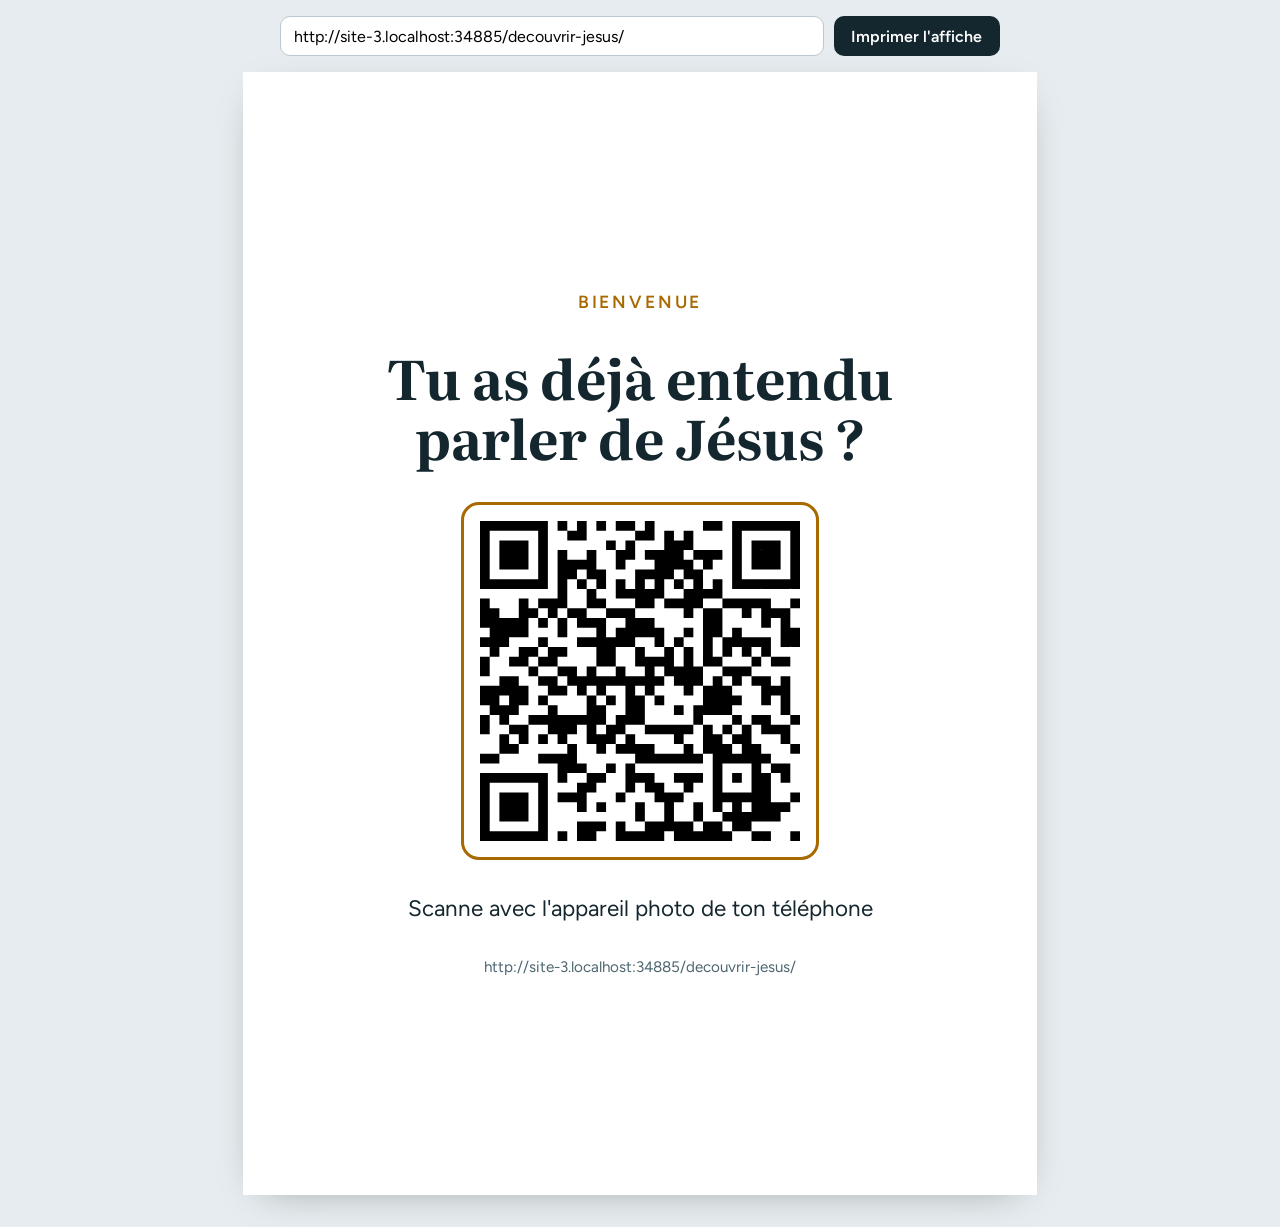
==== decouvrir-jesus/affiche.html @ 88a58589 "Ajoute « Qui est Jésus ? », la partie église locale et l'affiche QR à imprimer Co-Authored-By: Claud" ====
<!doctype html>
<html lang="fr">
<head>
<meta charset="utf-8">
<meta name="viewport" content="width=device-width, initial-scale=1">
<title>Affiche QR · Découvrir Jésus</title>
<link rel="stylesheet" href="https://fonts.googleapis.com/css2?family=Literata:opsz,wght@7..72,700&family=Figtree:wght@400;600&display=swap">
<script src="qrcode.js"></script>
<style>
  :root { --ink: #14262e; --muted: #4d6670; --gold: #a86a00; --bg: #ffffff; }
  * { box-sizing: border-box; }
  body { margin: 0; background: #e6ecef; color: var(--ink); font-family: "Figtree", system-ui, sans-serif; }
  .tools { display: flex; flex-wrap: wrap; gap: .6rem; justify-content: center; padding: 1rem 16px; }
  .tools input { flex: 1 1 22rem; max-width: 34rem; padding: .6rem .8rem; font: inherit; border: 1px solid #b9c9cf; border-radius: 10px; }
  .tools button { padding: .6rem 1.1rem; font: inherit; font-weight: 600; border: 0; border-radius: 10px; background: var(--ink); color: #fff; cursor: pointer; }
  .page {
    width: min(210mm, 100% - 32px); aspect-ratio: 210 / 297; margin: 0 auto 2rem; background: var(--bg);
    display: flex; flex-direction: column; align-items: center; justify-content: center; gap: 2.2rem;
    padding: 10% 8%; text-align: center; box-shadow: 0 10px 40px -20px rgba(0,0,0,.4);
  }
  .eyebrow { margin: 0; font-weight: 600; letter-spacing: .16em; text-transform: uppercase; color: var(--gold); font-size: clamp(.8rem, 2.2vw, 1.1rem); }
  h1 { margin: 0; font-family: "Literata", Georgia, serif; font-size: clamp(1.8rem, 6vw, 3.4rem); line-height: 1.1; text-wrap: balance; }
  #qr { padding: 1rem; border: 3px solid var(--gold); border-radius: 18px; background: #fff; }
  #qr svg { display: block; width: clamp(160px, 45vw, 320px); height: auto; }
  .scan { margin: 0; font-size: clamp(1rem, 2.8vw, 1.4rem); }
  .url { margin: 0; color: var(--muted); font-size: clamp(.75rem, 2vw, .95rem); word-break: break-all; }
  @media print {
    @page { size: A4; margin: 0; }
    body { background: #fff; }
    .tools { display: none; }
    .page { width: 210mm; height: 297mm; margin: 0; box-shadow: none; }
  }
</style>
</head>
<body>
  <div class="tools">
    <input id="adresse" type="url" aria-label="Adresse de l'application">
    <button id="imprimer" type="button">Imprimer l'affiche</button>
  </div>
  <div class="page">
    <p class="eyebrow">Bienvenue</p>
    <h1>Tu as déjà entendu parler de Jésus&nbsp;?</h1>
    <div id="qr"></div>
    <p class="scan">Scanne avec l'appareil photo de ton téléphone</p>
    <p class="url" id="url-texte"></p>
  </div>
<script>
  const champ = document.getElementById("adresse");
  champ.value = new URL("./", location.href).href;
  const zone = document.getElementById("qr");
  function dessiner() {
    const qr = qrcode(0, "M");
    qr.addData(champ.value);
    qr.make();
    zone.innerHTML = qr.createSvgTag({ cellSize: 8, margin: 0, scalable: true });
    document.getElementById("url-texte").textContent = champ.value;
  }
  champ.addEventListener("input", dessiner);
  document.getElementById("imprimer").addEventListener("click", () => window.print());
  dessiner();
</script>
</body>
</html>
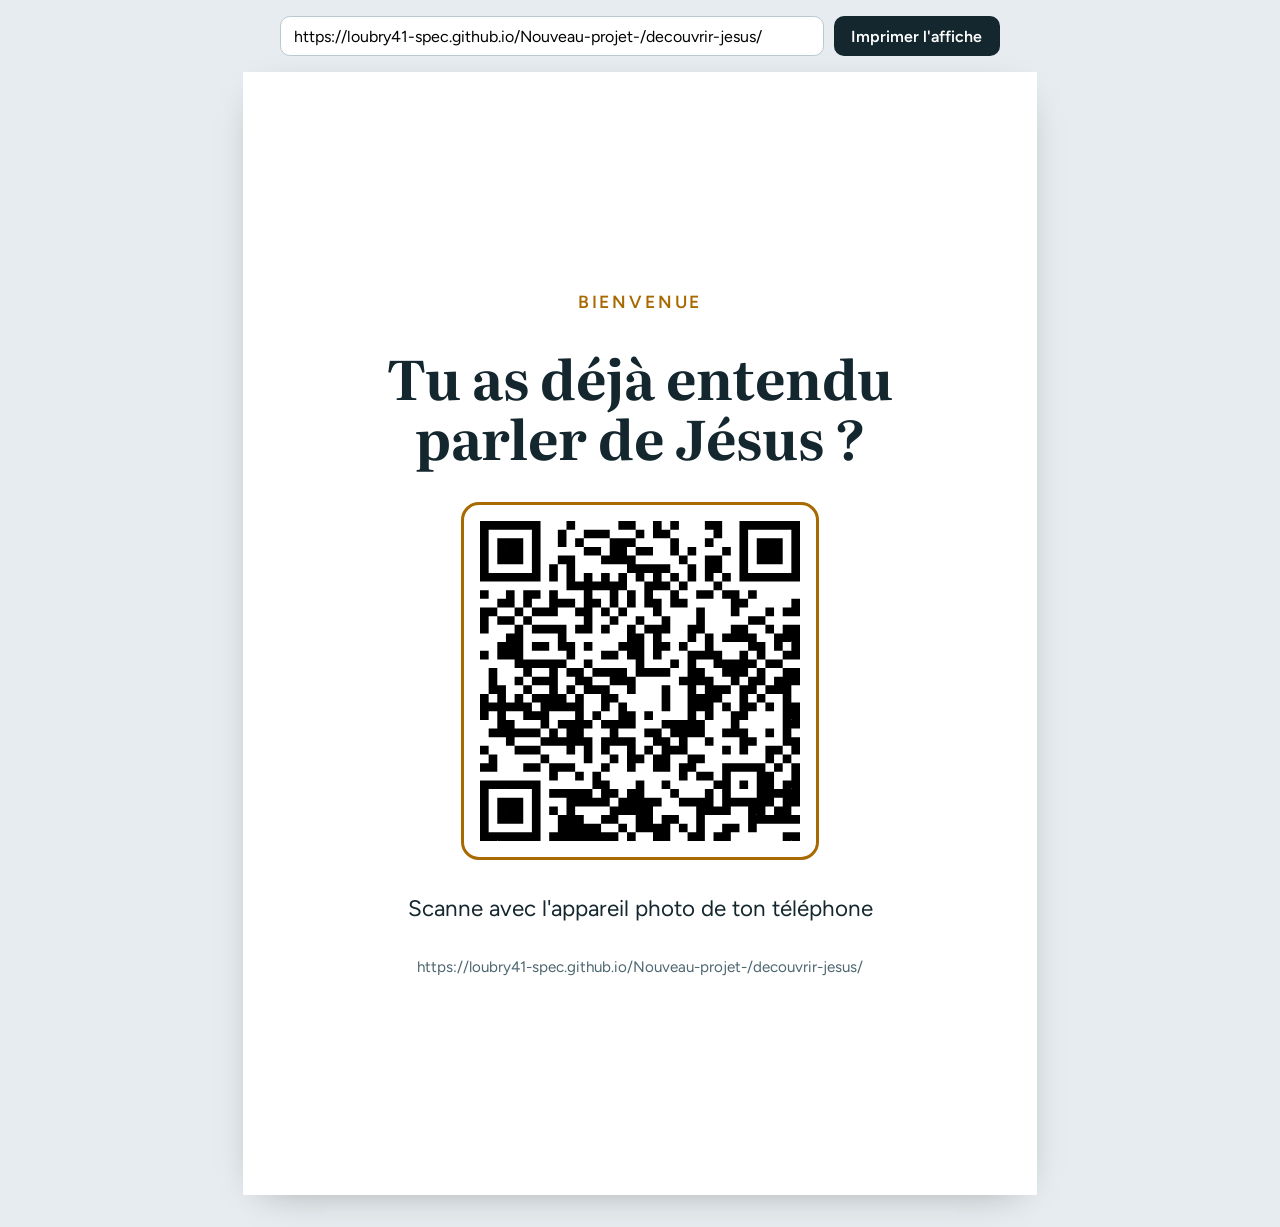
==== commit 526f97d2: "Le QR code de l'affiche pointe vers l'adresse publique de l'app Co-Authored-By: Claude Opus 5.5 <nor" ====
--- a/decouvrir-jesus/affiche.html
+++ b/decouvrir-jesus/affiche.html
@@ -46,7 +46,9 @@
   </div>
 <script>
   const champ = document.getElementById("adresse");
-  champ.value = new URL("./", location.href).href;
+  // Adresse publique de l'application (GitHub Pages). Change-la si tu héberges l'app ailleurs.
+  const ADRESSE_PUBLIQUE = "https://loubry41-spec.github.io/Nouveau-projet-/decouvrir-jesus/";
+  champ.value = location.hostname.endsWith("github.io") ? new URL("./", location.href).href : ADRESSE_PUBLIQUE;
   const zone = document.getElementById("qr");
   function dessiner() {
     const qr = qrcode(0, "M");
